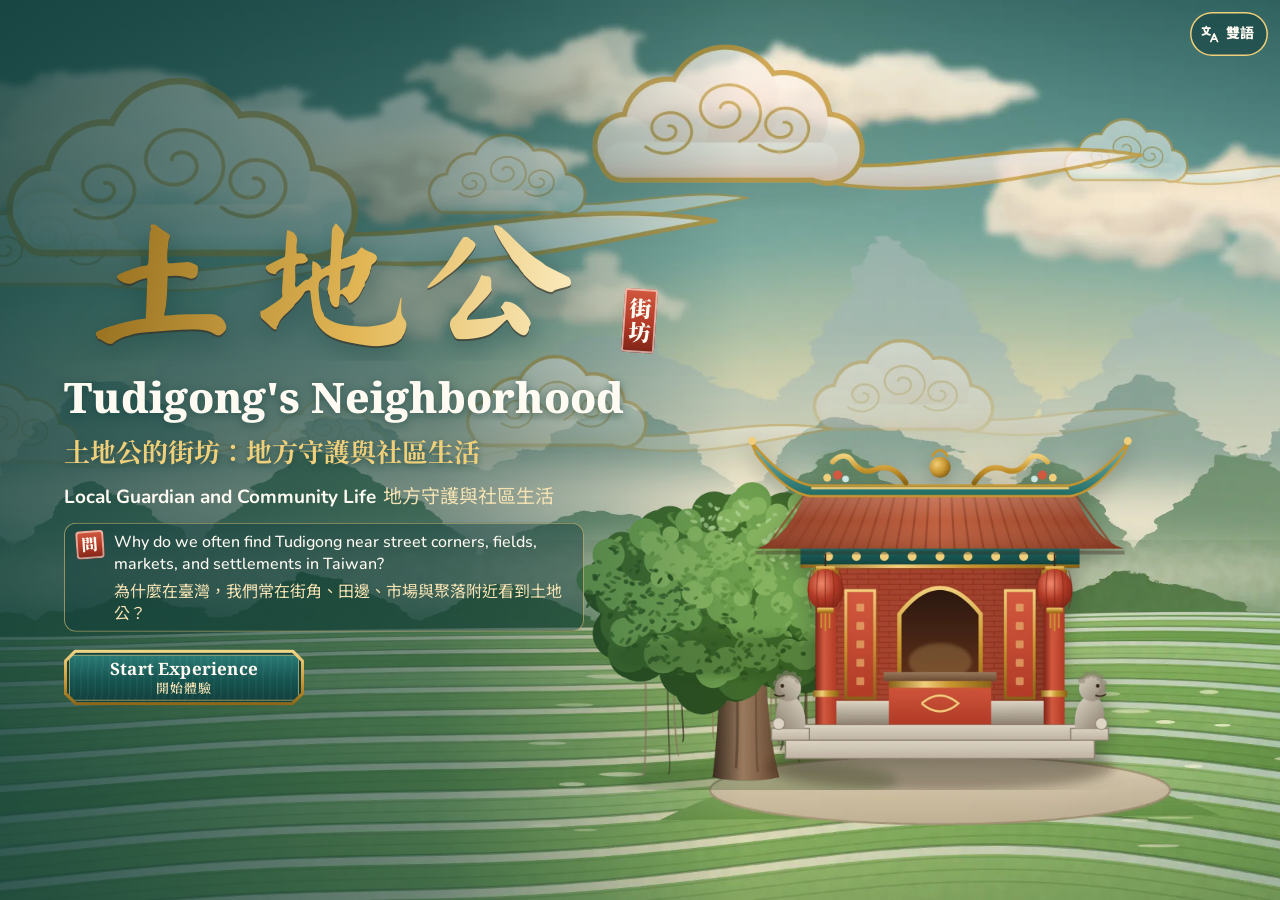
==== index.html @ 534ad4fc "P04: 3D neighborhood you can turn 360° and zoom, with info pins attached to the model (flat map fall" ====
<!doctype html>
<html lang="en">
<head>
  <meta charset="utf-8">
  <meta name="viewport" content="width=device-width, initial-scale=1, viewport-fit=cover">
  <meta name="theme-color" content="#F6EEDF">
  <title>Tudigong's Neighborhood · 土地公的街坊</title>
  <meta http-equiv="Cache-Control" content="no-cache">
  <!-- Always load the newest CSS/JS: GitHub Pages lets browsers keep files for 10 minutes, so every file gets a
       ?v= stamp that changes every 2 minutes. If you add a new .js or .css file, add it to the lists below
       (a file that is not listed still works, it just may be cached for up to 10 minutes). -->
  <script>
  (function () {
    var v = Math.floor(Date.now() / 120000).toString(36);
    var css = ['tokens', 'base', 'components', 'pages', 'welcome'];
    var js = ['app', 'ar-diorama', 'ar', 'config', 'drag', 'icons', 'narration', 'ui',
      'pages/_stub', 'pages/p01-home', 'pages/p02-scan', 'pages/p03-howto', 'pages/p04-intro',
      'pages/p05-street-corner', 'pages/p06-land-use', 'pages/p07-objects', 'pages/p08-community-map',
      'pages/p09-touya-weiya', 'pages/p10-meinong-bogong', 'pages/p11-sentence', 'pages/p12-end'];
    var map = { imports: {} };
    var add = function (path) { map.imports[new URL(path, location.href).href] = new URL(path, location.href).href + '?v=' + v; };
    js.forEach(function (f) { add('js/' + f + '.js'); });
    add('content/content.js');
    // three.js for the 3D neighbourhood on P04 (pinned version)
    map.imports['three'] = 'https://cdn.jsdelivr.net/npm/three@0.160.0/build/three.module.js';
    map.imports['three/addons/'] = 'https://cdn.jsdelivr.net/npm/three@0.160.0/examples/jsm/';
    document.write('<script type="importmap">' + JSON.stringify(map) + '<\/script>');
    css.forEach(function (f) { document.write('<link rel="stylesheet" href="css/' + f + '.css?v=' + v + '">'); });
    window.__APP_V = v;
  })();
  </script>
</head>
<body>
  <div id="app">
    <header class="topbar" id="topbar"></header>
    <main class="layout">
      <section id="stage" aria-label="Activity area"></section>
      <aside id="panel" class="panel" aria-label="Page information"></aside>
    </main>
  </div>
  <div id="toast-layer" aria-live="polite"></div>
  <div id="modal-layer"></div>
  <div id="rotate-overlay" role="alert">
    <svg viewBox="0 0 64 64" width="72" height="72" fill="none" stroke="currentColor" stroke-width="3" stroke-linecap="round" stroke-linejoin="round" aria-hidden="true">
      <rect x="22" y="6" width="20" height="34" rx="4"/><path d="M29 35h6"/>
      <rect x="10" y="40" width="44" height="18" rx="4" stroke-dasharray="4 4"/>
      <path d="M50 14a14 14 0 0 1 0 20M50 34l-5-1M50 34l1-5"/>
    </svg>
    <p class="rotate-en">Please rotate your device</p>
    <p class="rotate-zh">請將裝置橫放</p>
  </div>
  <!-- A-Frame + MindAR are loaded on demand by js/ar.js (only when the scan page opens). -->
  <script>document.write('<script type="module" src="js/app.js?v=' + window.__APP_V + '"><\/script>');</script>
</body>
</html>
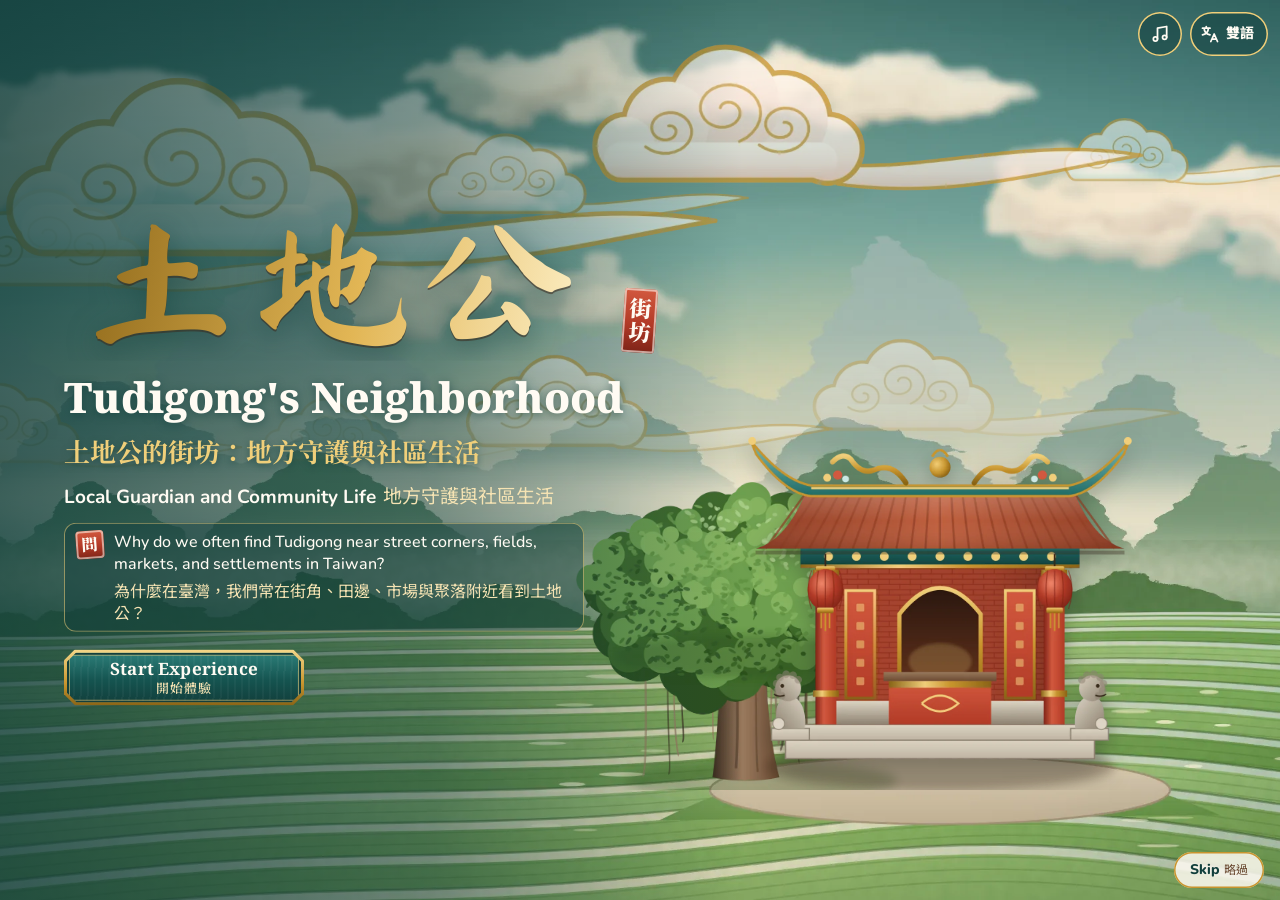
==== commit c83ddd25: "Background music (original pentatonic countryside tune, generated live) and a wooden clapper sound o" ====
--- a/index.html
+++ b/index.html
@@ -13,7 +13,7 @@
   (function () {
     var v = Math.floor(Date.now() / 120000).toString(36);
     var css = ['tokens', 'base', 'components', 'pages', 'welcome'];
-    var js = ['app', 'ar-diorama', 'ar', 'config', 'drag', 'icons', 'narration', 'ui',
+    var js = ['app', 'ar-diorama', 'ar', 'config', 'drag', 'icons', 'narration', 'sound', 'ui',
       'pages/_stub', 'pages/p01-home', 'pages/p02-scan', 'pages/p03-howto', 'pages/p04-intro',
       'pages/p05-street-corner', 'pages/p06-land-use', 'pages/p07-objects', 'pages/p08-community-map',
       'pages/p09-touya-weiya', 'pages/p10-meinong-bogong', 'pages/p11-sentence', 'pages/p12-end'];
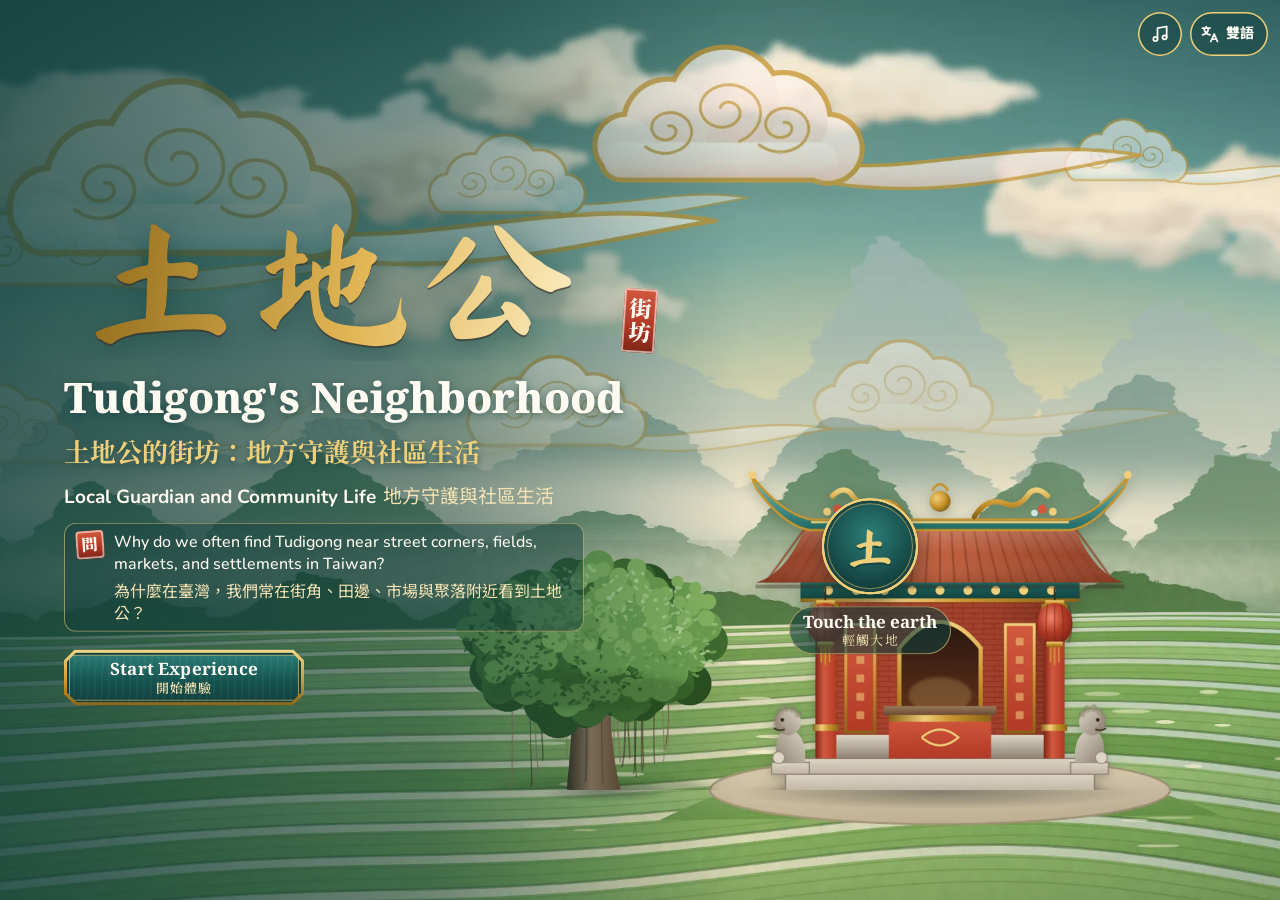
==== commit ca3512d9: "P05: vertical passport strip attached to the map, survey-paper map background, AR camera view for ea" ====
--- a/index.html
+++ b/index.html
@@ -13,7 +13,7 @@
   (function () {
     var v = Math.floor(Date.now() / 120000).toString(36);
     var css = ['tokens', 'base', 'components', 'pages', 'welcome'];
-    var js = ['app', 'ar-diorama', 'ar', 'config', 'drag', 'icons', 'narration', 'sound', 'ui',
+    var js = ['app', 'ar-diorama', 'ar-place', 'ar', 'config', 'drag', 'icons', 'narration', 'sound', 'ui',
       'pages/_stub', 'pages/p01-home', 'pages/p02-scan', 'pages/p03-howto', 'pages/p04-intro',
       'pages/p05-street-corner', 'pages/p06-land-use', 'pages/p07-objects', 'pages/p08-community-map',
       'pages/p09-touya-weiya', 'pages/p10-meinong-bogong', 'pages/p11-sentence', 'pages/p12-end'];
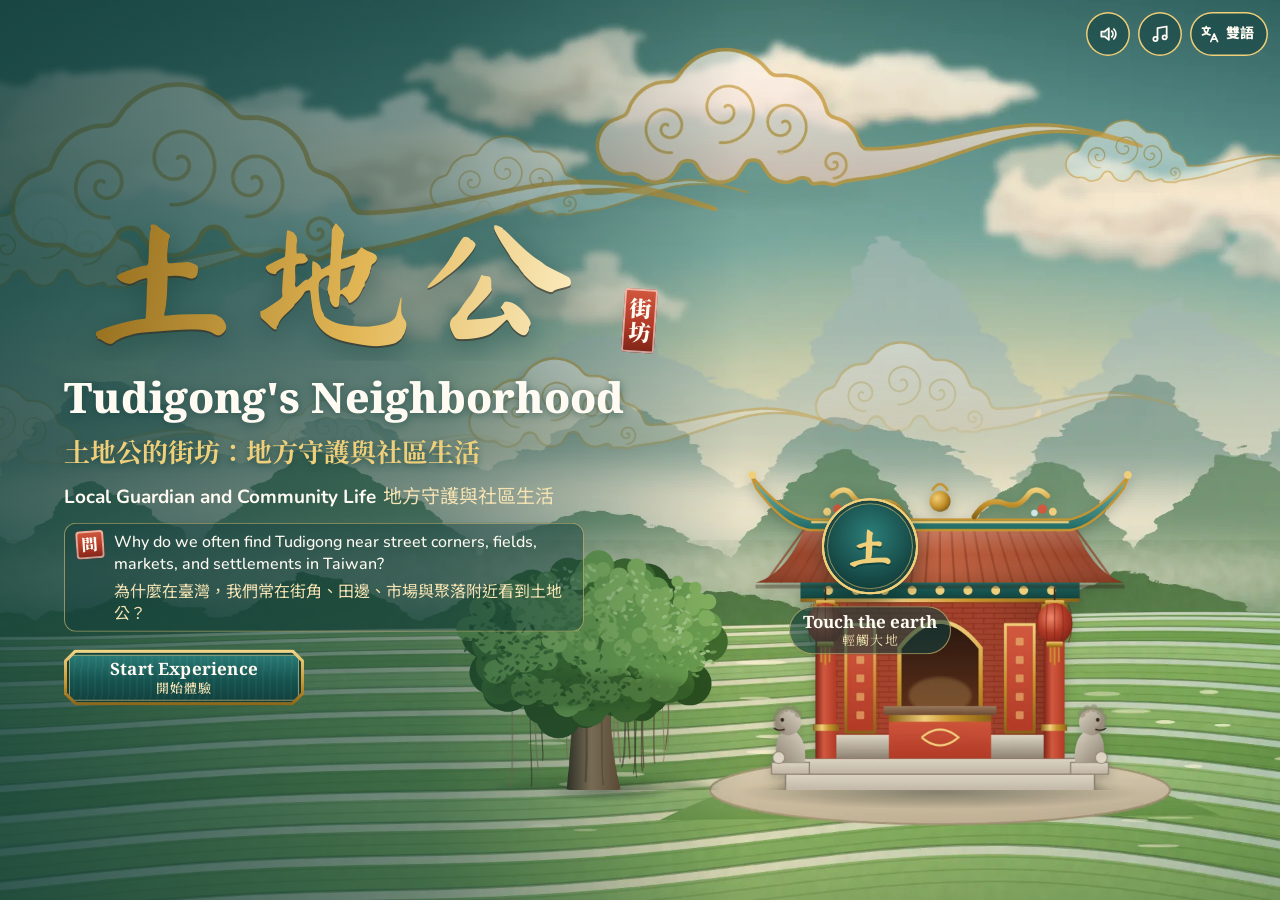
==== commit 7f57de97: "Camera setup before scanning; calm voice guide on every page with a mute button - P02: Camera Setup " ====
--- a/index.html
+++ b/index.html
@@ -13,7 +13,7 @@
   (function () {
     var v = Math.floor(Date.now() / 120000).toString(36);
     var css = ['tokens', 'base', 'components', 'pages', 'welcome'];
-    var js = ['app', 'ar-diorama', 'ar-place', 'ar', 'config', 'drag', 'icons', 'narration', 'sound', 'ui',
+    var js = ['app', 'ar-diorama', 'ar-place', 'ar', 'config', 'drag', 'guide', 'icons', 'narration', 'sound', 'ui',
       'pages/_stub', 'pages/p01-home', 'pages/p02-scan', 'pages/p03-howto', 'pages/p04-intro',
       'pages/p05-street-corner', 'pages/p06-land-use', 'pages/p07-objects', 'pages/p08-community-map',
       'pages/p09-touya-weiya', 'pages/p10-meinong-bogong', 'pages/p11-sentence', 'pages/p12-end'];
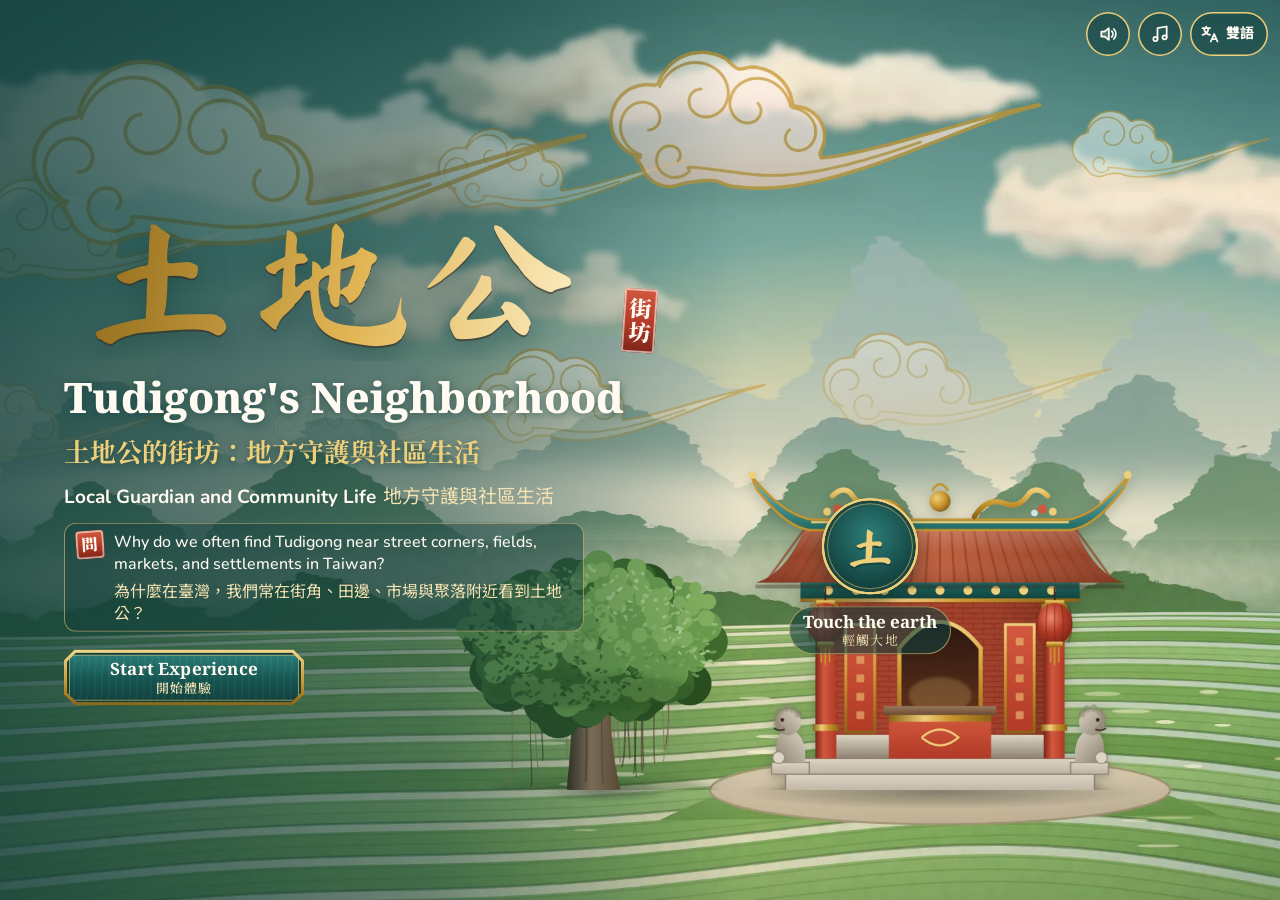
==== commit a68788f1: "Build P07–P12 (Scenes 3–6 and the ending) from the storyboard - P07 Cultural Objects: a small museum" ====
--- a/index.html
+++ b/index.html
@@ -12,8 +12,8 @@
   <script>
   (function () {
     var v = Math.floor(Date.now() / 120000).toString(36);
-    var css = ['tokens', 'base', 'components', 'pages', 'welcome'];
-    var js = ['app', 'ar-diorama', 'ar-place', 'ar', 'config', 'drag', 'guide', 'icons', 'narration', 'sound', 'ui',
+    var css = ['tokens', 'base', 'components', 'pages', 'welcome', 'scenes'];
+    var js = ['app', 'ar-diorama', 'ar-place', 'ar', 'badges', 'community-board', 'config', 'drag', 'guide', 'icons', 'kaohsiung-map', 'narration', 'sound', 'ui',
       'pages/_stub', 'pages/p01-home', 'pages/p02-scan', 'pages/p03-howto', 'pages/p04-intro',
       'pages/p05-street-corner', 'pages/p06-land-use', 'pages/p07-objects', 'pages/p08-community-map',
       'pages/p09-touya-weiya', 'pages/p10-meinong-bogong', 'pages/p11-sentence', 'pages/p12-end'];
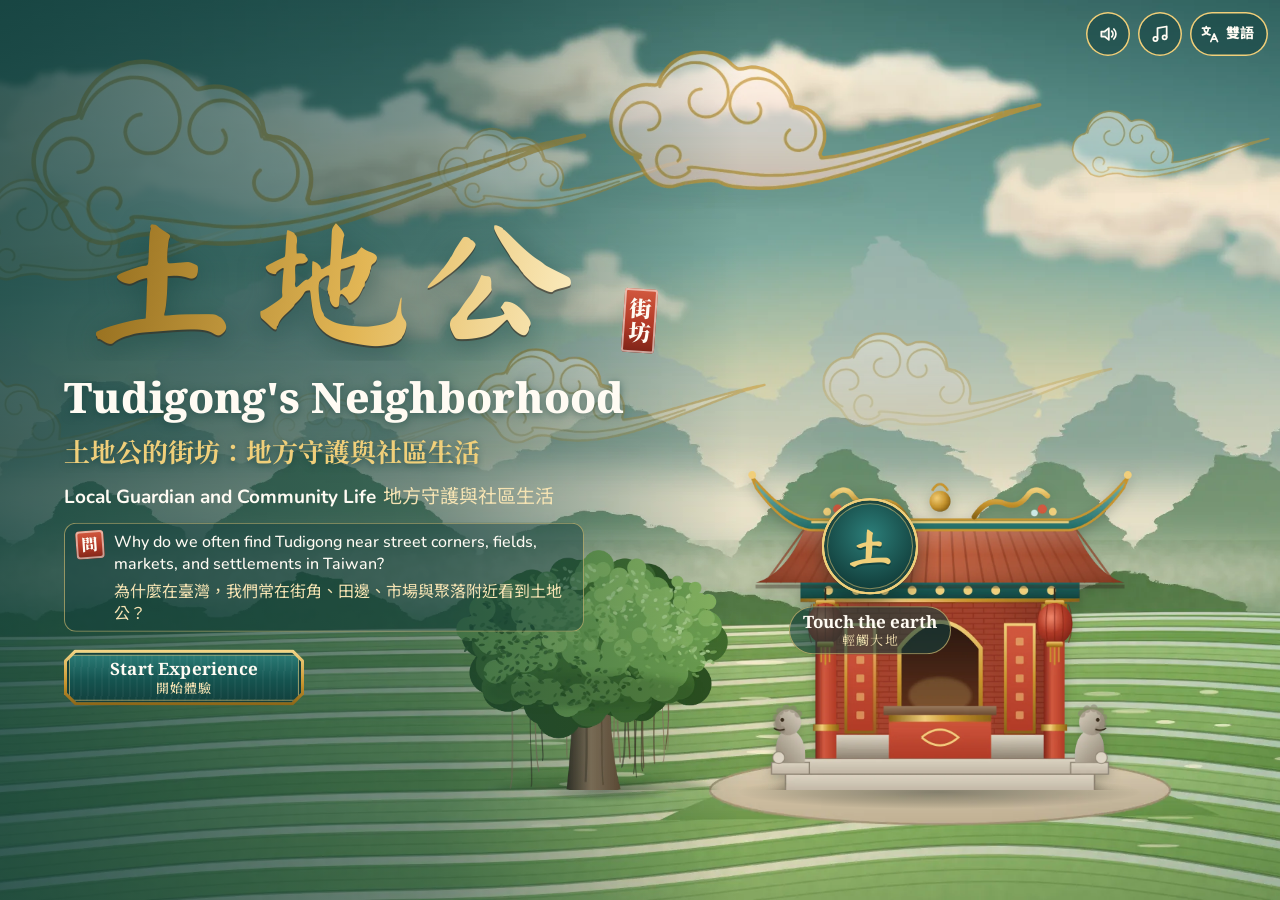
==== commit a852569b: "Redesign the frame: journey map, cloud transitions, story sheet; P07 as a scrolling story page - The" ====
--- a/index.html
+++ b/index.html
@@ -12,9 +12,9 @@
   <script>
   (function () {
     var v = Math.floor(Date.now() / 120000).toString(36);
-    var css = ['tokens', 'base', 'components', 'pages', 'welcome', 'scenes'];
-    var js = ['app', 'ar-diorama', 'ar-place', 'ar', 'badges', 'community-board', 'config', 'drag', 'guide', 'icons', 'kaohsiung-map', 'narration', 'sound', 'ui',
-      'pages/_stub', 'pages/p01-home', 'pages/p02-scan', 'pages/p03-howto', 'pages/p04-intro',
+    var css = ['tokens', 'base', 'components', 'pages', 'welcome', 'scenes', 'shell', 'journey', 'story'];
+    var js = ['app', 'ar-diorama', 'ar-place', 'ar', 'badges', 'community-board', 'config', 'curtain', 'drag', 'guide', 'icons', 'kaohsiung-map', 'narration', 'sound', 'story', 'ui',
+      'pages/_stub', 'pages/map', 'pages/p01-home', 'pages/p02-scan', 'pages/p03-howto', 'pages/p04-intro',
       'pages/p05-street-corner', 'pages/p06-land-use', 'pages/p07-objects', 'pages/p08-community-map',
       'pages/p09-touya-weiya', 'pages/p10-meinong-bogong', 'pages/p11-sentence', 'pages/p12-end'];
     var map = { imports: {} };
@@ -35,7 +35,7 @@
     <header class="topbar" id="topbar"></header>
     <main class="layout">
       <section id="stage" aria-label="Activity area"></section>
-      <aside id="panel" class="panel" aria-label="Page information"></aside>
+      <aside id="panel" class="panel sheet is-none" aria-label="Page information"></aside>
     </main>
   </div>
   <div id="toast-layer" aria-live="polite"></div>
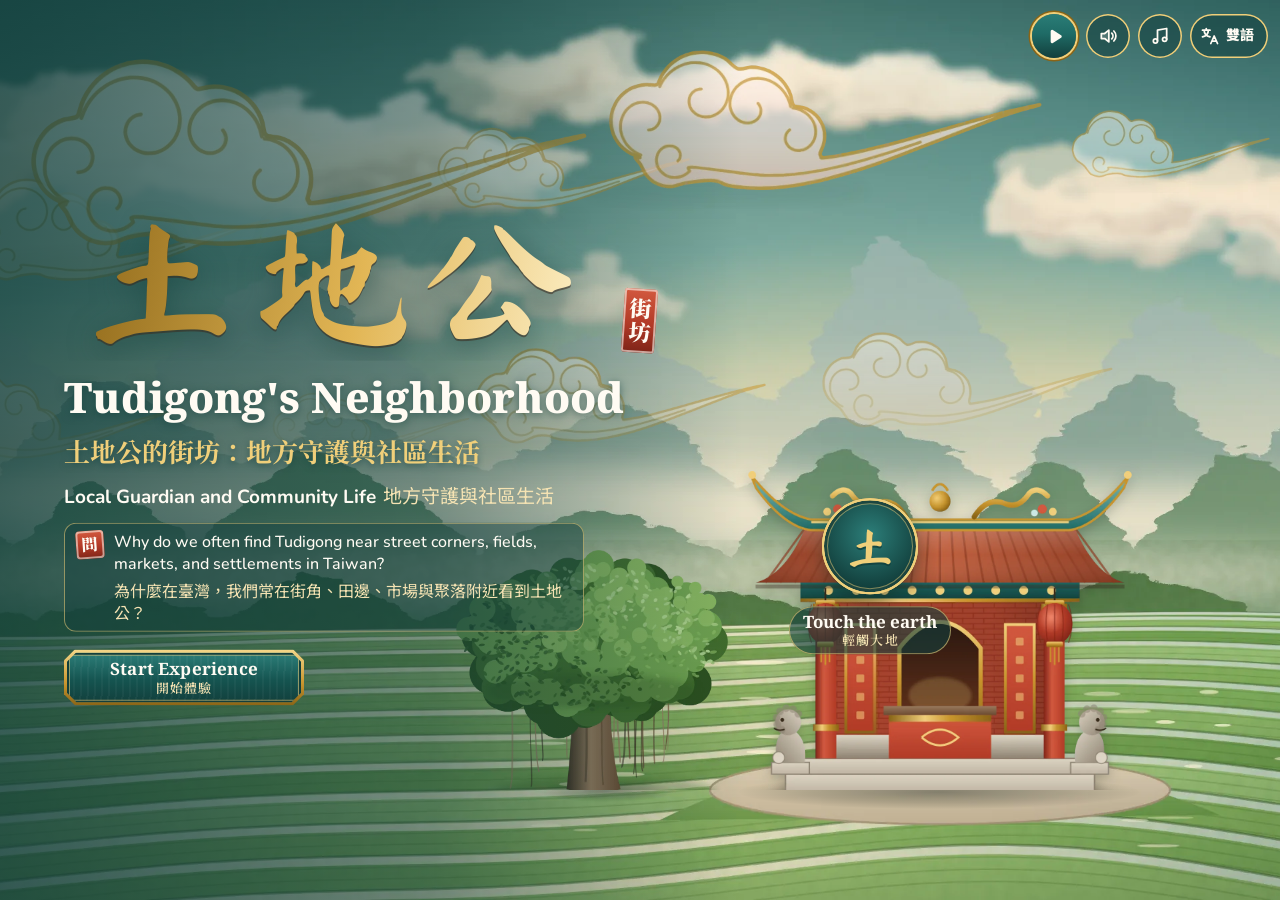
==== commit 0555b69d: "Faster loading, clearer voices, and fixes found by testing every page Speed - 3D models meshopt-comp" ====
--- a/index.html
+++ b/index.html
@@ -6,13 +6,19 @@
   <meta name="theme-color" content="#F6EEDF">
   <title>Tudigong's Neighborhood · 土地公的街坊</title>
   <meta http-equiv="Cache-Control" content="no-cache">
+  <!-- Web fonts (named in css/tokens.css). Chinese: Noto Serif TC / Noto Sans TC as variable fonts, so each slice of
+       characters is downloaded once for every weight; Ma Shan Zheng only for the three characters 土地公. -->
+  <link rel="preconnect" href="https://fonts.googleapis.com">
+  <link rel="preconnect" href="https://fonts.gstatic.com" crossorigin>
+  <link rel="stylesheet" href="https://fonts.googleapis.com/css2?family=Alegreya:wght@700;800&family=Alegreya+Sans:wght@400;500;700;800&family=Nunito:wght@500;600;700;800&family=Noto+Serif:wght@600;700;800&family=Noto+Serif+TC:wght@400..900&family=Noto+Sans+TC:wght@400..700&display=swap">
+  <link rel="stylesheet" href="https://fonts.googleapis.com/css2?family=Ma+Shan+Zheng&text=%E5%9C%9F%E5%9C%B0%E5%85%AC&display=swap">
   <!-- Always load the newest CSS/JS: GitHub Pages lets browsers keep files for 10 minutes, so every file gets a
        ?v= stamp that changes every 2 minutes. If you add a new .js or .css file, add it to the lists below
        (a file that is not listed still works, it just may be cached for up to 10 minutes). -->
   <script>
   (function () {
     var v = Math.floor(Date.now() / 120000).toString(36);
-    var css = ['tokens', 'base', 'components', 'pages', 'welcome', 'scenes', 'shell', 'journey', 'story'];
+    var css = ['tokens', 'base', 'components', 'pages', 'welcome', 'scenes', 'shell', 'journey', 'story', 'portrait'];
     var js = ['app', 'ar-diorama', 'ar-place', 'ar', 'badges', 'community-board', 'config', 'curtain', 'drag', 'guide', 'icons', 'kaohsiung-map', 'narration', 'sound', 'story', 'ui',
       'pages/_stub', 'pages/map', 'pages/p01-home', 'pages/p02-scan', 'pages/p03-howto', 'pages/p04-intro',
       'pages/p05-street-corner', 'pages/p06-land-use', 'pages/p07-objects', 'pages/p08-community-map',
